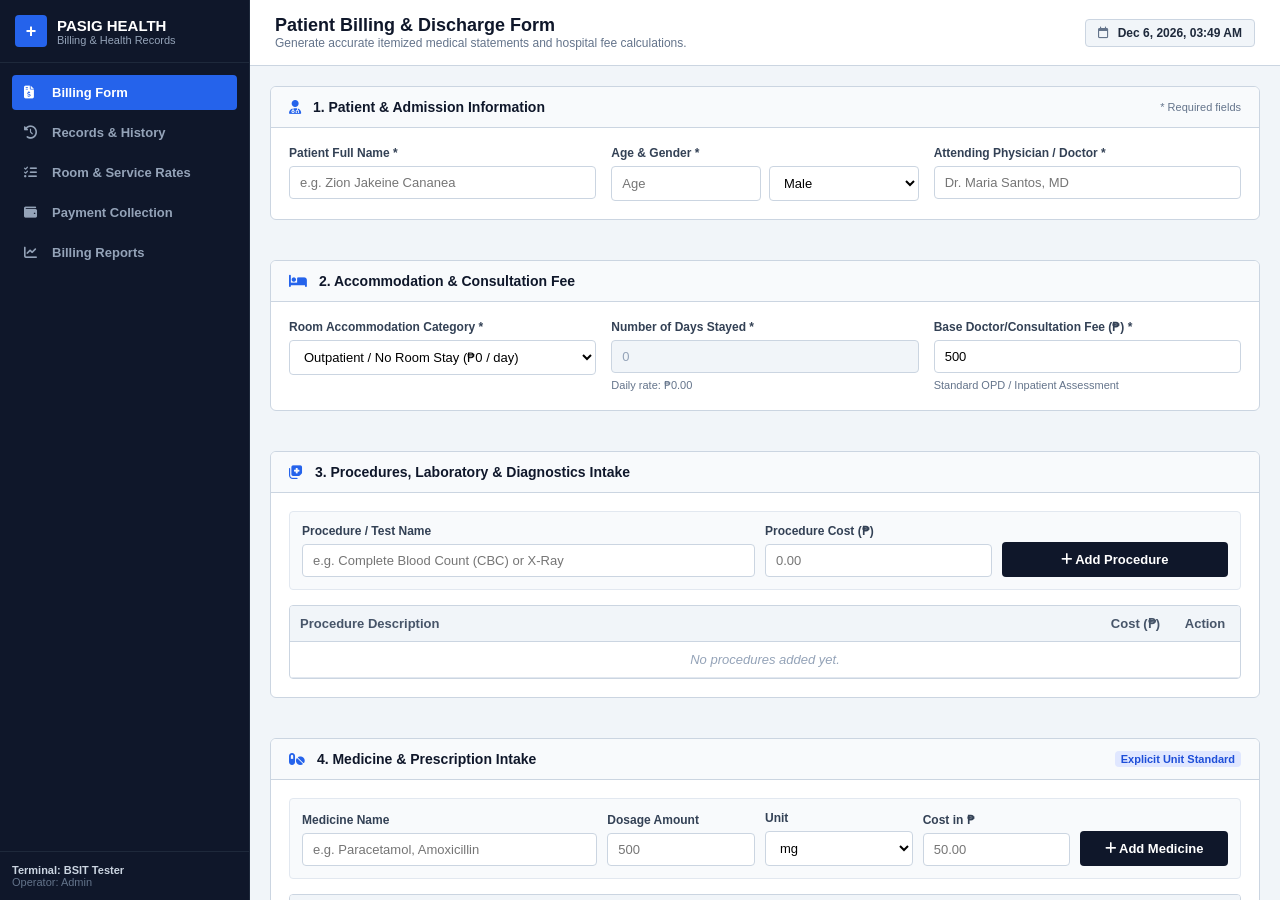
==== index.html @ 805225ff "Rename billing.html to index.html" ====
<!DOCTYPE html>
<html lang="en">
<head>
  <meta charset="UTF-8">
  <meta name="viewport" content="width=device-width, initial-scale=1.0">
  <title>PASIG HEALTH - Billing Form</title>
  <link rel="stylesheet" href="https://cdnjs.cloudflare.com/ajax/libs/font-awesome/6.4.0/css/all.min.css">
  <link rel="stylesheet" href="css/style.css">
</head>
<body>

  <div class="class1">
    <aside class="class2">
      <div class="class3">
        <div class="LogoBackground">+</div>
        <div>
          <h1 style="font-size: 15px; font-weight: bold; color: #fff;">PASIG HEALTH</h1>
          <p style="font-size: 11px; color: #94a3b8;">Billing & Health Records</p>
        </div>
      </div>

      <nav class="class5">
        <a href="billing.html" class="class6 class7">
          <i class="fa-solid fa-file-invoice-dollar" style="width: 18px;"></i>
          <span>Billing Form</span>
        </a>
        <a href="history.html" class="class6">
          <i class="fa-solid fa-clock-rotate-left" style="width: 18px;"></i>
          <span>Records & History</span>
        </a>
        <a href="rates.html" class="class6">
          <i class="fa-solid fa-list-check" style="width: 18px;"></i>
          <span>Room & Service Rates</span>
        </a>
        <a href="payments.html" class="class6">
          <i class="fa-solid fa-wallet" style="width: 18px;"></i>
          <span>Payment Collection</span>
        </a>
        <a href="reports.html" class="class6">
          <i class="fa-solid fa-chart-line" style="width: 18px;"></i>
          <span>Billing Reports</span>
        </a>
      </nav>

      <div style="padding: 12px; border-top: 1px solid #1e293b; font-size: 11px; color: #64748b;">
        <p style="color: #cbd5e1; font-weight: bold;">Terminal: BSIT Tester</p>
        <p>Operator: Admin</p>
      </div>
    </aside>

    <main class="class8">
      <header class="class9">
        <div>
          <h2 style="font-size: 18px; font-weight: bold; color: #0f172a;">Patient Billing & Discharge Form</h2>
          <p style="font-size: 12px; color: #64748b;">Generate accurate itemized medical statements and hospital fee calculations.</p>
        </div>
        <div style="font-size: 12px; background: #f1f5f9; border: 1px solid #cbd5e1; padding: 6px 12px; border-radius: 4px;">
          <i class="fa-regular fa-calendar" style="color: #64748b; margin-right: 5px;"></i>
          <span id="current-date-display" style="font-weight: bold;">--</span>
        </div>
      </header>

      <div class="class10">
        <form id="billingForm" onsubmit="handleFormSubmit(event)" style="display: flex; flex-direction: column; gap: 20px;">
          
          <!-- SECTION 1 -->
          <div class="class11">
            <div class="class12">
              <span><i class="fa-solid fa-user-doctor" style="color: #2563eb; margin-right: 8px;"></i> 1. Patient & Admission Information</span>
              <span style="font-size: 11px; color: #64748b; font-weight: normal;">* Required fields</span>
            </div>
            
            <div class="class13">
              <div class="class14">
                <label class="class15">Patient Full Name *</label>
                <input type="text" id="patientName" required placeholder="e.g. Zion Jakeine Cananea" class="class16">
              </div>

              <div class="class14">
                <label class="class15">Age & Gender *</label>
                <div style="display: flex; gap: 8px;">
                  <input type="number" id="patientAge" required min="0" max="130" placeholder="Age" class="class16">
                  <select id="patientGender" required class="class16">
                    <option value="Male">Male</option>
                    <option value="Female">Female</option>
                    <option value="Other">Other</option>
                  </select>
                </div>
              </div>

              <div class="class14">
                <label class="class15">Attending Physician / Doctor *</label>
                <input type="text" id="attendingPhysician" required placeholder="Dr. Maria Santos, MD" class="class16">
              </div>
            </div>
          </div>

          <!-- SECTION 2 -->
          <div class="class11">
            <div class="class12">
              <span><i class="fa-solid fa-bed" style="color: #2563eb; margin-right: 8px;"></i> 2. Accommodation & Consultation Fee</span>
            </div>

            <div class="class13">
              <div class="class14">
                <label class="class15">Room Accommodation Category *</label>
                <select id="roomCategory" onchange="handleRoomChange()" class="class16">
                  <option value="outpatient">Outpatient / No Room Stay (₱0 / day)</option>
                  <option value="ward">General Ward (₱1,000 / day)</option>
                  <option value="semi">Semi-Private Room (₱2,500 / day)</option>
                  <option value="private">Private Room (₱5,000 / day)</option>
                  <option value="icu">ICU - Intensive Care Unit (₱15,000 / day)</option>
                </select>
              </div>

              <div class="class14">
                <label class="class15">Number of Days Stayed *</label>
                <input type="number" id="daysStayed" value="0" min="0" disabled oninput="calculateTotals()" class="class16 class-disabled">
                <span id="roomRateNote" style="font-size: 11px; color: #64748b;">Daily rate: ₱0.00</span>
              </div>

              <div class="class14">
                <label class="class15">Base Doctor/Consultation Fee (₱) *</label>
                <input type="number" id="consultationFee" value="500" min="0" step="0.01" oninput="calculateTotals()" required class="class16">
                <span style="font-size: 11px; color: #64748b;">Standard OPD / Inpatient Assessment</span>
              </div>
            </div>
          </div>

          <!-- SECTION 3 -->
          <div class="class11">
            <div class="class12">
              <span><i class="fa-solid fa-notes-medical" style="color: #2563eb; margin-right: 8px;"></i> 3. Procedures, Laboratory & Diagnostics Intake</span>
            </div>

            <div class="class17">
              <div class="class18">
                <div class="class14" style="flex: 2;">
                  <label class="class15">Procedure / Test Name</label>
                  <input type="text" id="procName" placeholder="e.g. Complete Blood Count (CBC) or X-Ray" class="class16">
                </div>

                <div class="class14" style="flex: 1;">
                  <label class="class15">Procedure Cost (₱)</label>
                  <input type="number" id="procCost" placeholder="0.00" min="0" step="0.01" class="class16">
                </div>

                <div style="flex: 1;">
                  <button type="button" onclick="addProcedure()" class="class19">
                    <i class="fa-solid fa-plus"></i> Add Procedure
                  </button>
                </div>
              </div>

              <div style="border: 1px solid #cbd5e1; border-radius: 4px; overflow: hidden;">
                <table class="class20">
                  <thead>
                    <tr>
                      <th>Procedure Description</th>
                      <th style="text-align: right;">Cost (₱)</th>
                      <th style="text-align: center; width: 70px;">Action</th>
                    </tr>
                  </thead>
                  <tbody id="proceduresList">
                    <tr><td colspan="3" style="text-align: center; color: #94a3b8; font-style: italic;">No procedures added yet.</td></tr>
                  </tbody>
                </table>
              </div>
            </div>
          </div>

          <!-- SECTION 4 -->
          <div class="class11">
            <div class="class12">
              <span><i class="fa-solid fa-pills" style="color: #2563eb; margin-right: 8px;"></i> 4. Medicine & Prescription Intake</span>
              <span style="font-size: 11px; background: #e0e7ff; color: #1d4ed8; padding: 2px 6px; border-radius: 4px;">Explicit Unit Standard</span>
            </div>

            <div class="class17">
              <div class="class18">
                <div class="class14" style="flex: 2;">
                  <label class="class15">Medicine Name</label>
                  <input type="text" id="medName" placeholder="e.g. Paracetamol, Amoxicillin" class="class16">
                </div>

                <div class="class14" style="flex: 1;">
                  <label class="class15">Dosage Amount</label>
                  <input type="number" id="medDosage" placeholder="500" min="0" step="any" class="class16">
                </div>

                <div class="class14" style="flex: 1;">
                  <label class="class15">Unit</label>
                  <select id="medUnit" class="class16">
                    <option value="mg">mg</option>
                    <option value="ml">ml</option>
                    <option value="g">g</option>
                    <option value="mcg">mcg</option>
                    <option value="tablets">tablets</option>
                    <option value="capsules">capsules</option>
                    <option value="vials">vials</option>
                    <option value="ampoules">ampoules</option>
                  </select>
                </div>

                <div class="class14" style="flex: 1;">
                  <label class="class15">Cost in ₱</label>
                  <input type="number" id="medCost" placeholder="50.00" min="0" step="0.01" class="class16">
                </div>

                <div style="flex: 1;">
                  <button type="button" onclick="addMedicine()" class="class19">
                    <i class="fa-solid fa-plus"></i> Add Medicine
                  </button>
                </div>
              </div>

              <div style="border: 1px solid #cbd5e1; border-radius: 4px; overflow: hidden;">
                <table class="class20">
                  <thead>
                    <tr>
                      <th>Medicine Detail (Name - Dosage & Unit)</th>
                      <th style="text-align: right;">Total Price (₱)</th>
                      <th style="text-align: center; width: 70px;">Action</th>
                    </tr>
                  </thead>
                  <tbody id="medicinesList">
                    <tr><td colspan="3" style="text-align: center; color: #94a3b8; font-style: italic;">No medicines added yet.</td></tr>
                  </tbody>
                </table>
              </div>
            </div>
          </div>

          <!-- SECTION 5: TOTAL BREAKDOWN -->
          <div class="class11" style="padding: 18px;">
            <h3 style="font-size: 15px; font-weight: bold; border-bottom: 1px solid #e2e8f0; padding-bottom: 8px; margin-bottom: 15px;">Billing Calculation Summary</h3>

            <div class="class21">
              <div class="class22">
                <span style="font-size: 11px; color: #64748b; display: block;">Consultation Fee</span>
                <span id="summaryConsultation" style="font-weight: bold; font-size: 16px; color: #0f172a;">₱500.00</span>
              </div>
              <div class="class22">
                <span style="font-size: 11px; color: #64748b; display: block;">Room Total Fee</span>
                <span id="summaryRoom" style="font-weight: bold; font-size: 16px; color: #0f172a;">₱0.00</span>
              </div>
              <div class="class22">
                <span style="font-size: 11px; color: #64748b; display: block;">Procedures Total</span>
                <span id="summaryProcedures" style="font-weight: bold; font-size: 16px; color: #0f172a;">₱0.00</span>
              </div>
              <div class="class22">
                <span style="font-size: 11px; color: #64748b; display: block;">Medicines Total</span>
                <span id="summaryMedicines" style="font-weight: bold; font-size: 16px; color: #0f172a;">₱0.00</span>
              </div>
            </div>

            <div class="class23">
              <div style="display: flex; align-items: baseline; gap: 8px;">
                <span style="font-weight: bold; font-size: 14px; color: #475569;">Grand Total Amount Due:</span>
                <span id="summaryGrandTotal" style="font-size: 22px; font-weight: bold; color: #2563eb;">₱500.00</span>
              </div>

              <div style="display: flex; gap: 10px;">
                <button type="button" onclick="resetBillingForm()" class="class25">Reset Form</button>
                <button type="submit" class="class24"><i class="fa-solid fa-file-invoice"></i> Process Billing & Save Record</button>
              </div>
            </div>
          </div>

        </form>
      </div>
    </main>
  </div>

  <!-- INVOICE MODAL -->
  <div id="invoiceModal" class="class26 class28">
    <div class="class27">
      <div class="no-print" style="display: flex; justify-content: space-between; align-items: center; border-bottom: 1px solid #cbd5e1; padding-bottom: 12px; margin-bottom: 15px;">
        <h3 style="font-weight: bold; font-size: 15px;">Official Patient Invoice Statement</h3>
        <div style="display: flex; gap: 8px;">
          <button onclick="printInvoice()" class="class24" style="padding: 6px 12px;"><i class="fa-solid fa-print"></i> Print Invoice</button>
          <button onclick="closeInvoiceModal()" class="class25" style="padding: 6px 12px;">Close</button>
        </div>
      </div>

      <div id="printableInvoice" style="font-size: 12px; display: flex; flex-direction: column; gap: 15px;">
        <div style="display: flex; justify-content: space-between; border-bottom: 1px solid #cbd5e1; padding-bottom: 12px;">
          <div>
            <h2 style="font-size: 16px; font-weight: bold; color: #0f172a;">PASIG GENERAL HOSPITAL</h2>
            <p style="color: #64748b;">Medical Records & Financial Billing Department</p>
          </div>
          <div style="text-align: right;">
            <p id="inv-id" style="font-weight: bold; font-family: monospace; font-size: 14px;">INV-2026-0000</p>
            <p style="color: #64748b;">Date: <span id="inv-date">--</span></p>
          </div>
        </div>

        <div style="background: #f8fafc; padding: 10px; border-radius: 4px; border: 1px solid #e2e8f0; display: grid; grid-template-columns: 1fr 1fr; gap: 10px;">
          <div>
            <p style="color: #64748b;">Patient Name:</p>
            <p id="inv-patientName" style="font-weight: bold; font-size: 13px;">--</p>
            <p style="color: #64748b; margin-top: 4px;">Age / Gender: <span id="inv-patientInfo" style="color: #0f172a;">--</span></p>
          </div>
          <div>
            <p style="color: #64748b;">Attending Physician:</p>
            <p id="inv-physician" style="font-weight: bold; color: #0f172a;">--</p>
            <p style="color: #64748b; margin-top: 4px;">Accommodation: <span id="inv-roomCategory" style="color: #0f172a;">--</span></p>
          </div>
        </div>

        <div>
          <h4 style="font-weight: bold; border-bottom: 1px solid #cbd5e1; padding-bottom: 5px; margin-bottom: 8px;">Itemized Charges</h4>
          <table class="class20">
            <thead>
              <tr>
                <th>Item / Description</th>
                <th style="text-align: center;">Category</th>
                <th style="text-align: right;">Amount (₱)</th>
              </tr>
            </thead>
            <tbody id="inv-itemsTable"></tbody>
          </table>
        </div>

        <div style="display: flex; justify-content: flex-end; border-top: 1px solid #cbd5e1; padding-top: 10px;">
          <div style="width: 250px; display: flex; flex-direction: column; gap: 4px; text-align: right;">
            <div style="display: flex; justify-content: space-between; color: #64748b;"><span>Consultation Fee:</span><span id="inv-subConsultation">₱0.00</span></div>
            <div style="display: flex; justify-content: space-between; color: #64748b;"><span>Room Accommodation:</span><span id="inv-subRoom">₱0.00</span></div>
            <div style="display: flex; justify-content: space-between; color: #64748b;"><span>Procedures & Lab:</span><span id="inv-subProcedures">₱0.00</span></div>
            <div style="display: flex; justify-content: space-between; color: #64748b;"><span>Pharmacy & Medicines:</span><span id="inv-subMedicines">₱0.00</span></div>
            <div style="display: flex; justify-content: space-between; font-weight: bold; font-size: 15px; color: #0f172a; border-top: 1px solid #cbd5e1; padding-top: 6px; margin-top: 4px;">
              <span>Grand Total Due:</span>
              <span id="inv-grandTotal" style="color: #2563eb;">₱0.00</span>
            </div>
          </div>
        </div>
      </div>
    </div>
  </div>

  <script src="js/app.js"></script>
</body>
</html>
---- css/style.css ----
* {
  box-sizing: border-box;
  margin: 0;
  padding: 0;
}

body {
  font-family: Arial, Helvetica, sans-serif;
  background-color: #f1f5f9;
  color: #1e293b;
}

.class1 {
  display: flex;
  min-height: 100vh;
  flex-direction: row;
}

.class2 {
  width: 250px;
  background-color: #0f172a;
  color: #ffffff;
  display: flex;
  flex-direction: column;
  flex-shrink: 0;
  border-right: 1px solid #1e293b;
}

.class3 {
  padding: 15px;
  border-bottom: 1px solid #1e293b;
  display: flex;
  align-items: center;
  gap: 10px;
}

.LogoBackground {
  width: 32px;
  height: 32px;
  background-color: #2563eb;
  color: #ffffff;
  border-radius: 4px;
  display: flex;
  align-items: center;
  justify-content: center;
  font-weight: bold;
  font-size: 18px;
}

.class5 {
  flex: 1;
  padding: 12px;
  display: flex;
  flex-direction: column;
  gap: 5px;
}

.class6 {
  width: 100%;
  display: flex;
  align-items: center;
  gap: 10px;
  padding: 10px 12px;
  border: none;
  background: transparent;
  color: #94a3b8;
  font-size: 13px;
  font-weight: 600;
  cursor: pointer;
  border-radius: 4px;
  text-align: left;
  text-decoration: none;
}

.class6:hover {
  background-color: #1e293b;
  color: #ffffff;
}

.class7 {
  background-color: #2563eb !important;
  color: #ffffff !important;
}

.class8 {
  flex: 1;
  display: flex;
  flex-direction: column;
  min-width: 0;
  height: 100vh;
  overflow-y: auto;
}

.class9 {
  background-color: #ffffff;
  border-bottom: 1px solid #cbd5e1;
  padding: 15px 25px;
  display: flex;
  justify-content: space-between;
  align-items: center;
}

.class10 {
  padding: 20px;
  max-width: 1200px;
  width: 100%;
  margin: 0 auto;
}

.class11 {
  background-color: #ffffff;
  border: 1px solid #cbd5e1;
  border-radius: 6px;
  margin-bottom: 20px;
  overflow: hidden;
}

.class12 {
  background-color: #f8fafc;
  padding: 12px 18px;
  border-bottom: 1px solid #cbd5e1;
  display: flex;
  justify-content: space-between;
  align-items: center;
  font-weight: bold;
  font-size: 14px;
  color: #0f172a;
}

.class13 {
  padding: 18px;
  display: grid;
  grid-template-columns: repeat(3, 1fr);
  gap: 15px;
}

.class14 {
  display: flex;
  flex-direction: column;
  gap: 6px;
}

.class15 {
  font-size: 12px;
  font-weight: bold;
  color: #334155;
}

.class16 {
  width: 100%;
  padding: 8px 10px;
  border: 1px solid #cbd5e1;
  border-radius: 4px;
  font-size: 13px;
  outline: none;
  background-color: #ffffff;
}

.class16:focus {
  border-color: #2563eb;
}

.class17 {
  padding: 18px;
  display: flex;
  flex-direction: column;
  gap: 15px;
}

.class18 {
  display: flex;
  gap: 10px;
  background-color: #f8fafc;
  padding: 12px;
  border: 1px solid #e2e8f0;
  border-radius: 4px;
  align-items: flex-end;
}

.class19 {
  background-color: #0f172a;
  color: #ffffff;
  border: none;
  padding: 8px 14px;
  border-radius: 4px;
  font-size: 13px;
  cursor: pointer;
  font-weight: bold;
  width: 100%;
  height: 35px;
}

.class19:hover {
  background-color: #1e293b;
}

.class20 {
  width: 100%;
  border-collapse: collapse;
  font-size: 13px;
  text-align: left;
}

.class20 th {
  background-color: #f1f5f9;
  padding: 10px;
  border-bottom: 1px solid #cbd5e1;
  color: #475569;
  font-weight: bold;
}

.class20 td {
  padding: 10px;
  border-bottom: 1px solid #e2e8f0;
}

.class21 {
  display: grid;
  grid-template-columns: repeat(4, 1fr);
  gap: 15px;
  margin-bottom: 15px;
}

.class22 {
  background-color: #f8fafc;
  padding: 12px;
  border: 1px solid #e2e8f0;
  border-radius: 4px;
}

.class23 {
  display: flex;
  justify-content: space-between;
  align-items: center;
  border-top: 1px solid #e2e8f0;
  padding-top: 15px;
}

.class24 {
  background-color: #2563eb;
  color: #ffffff;
  border: none;
  padding: 9px 18px;
  border-radius: 4px;
  font-size: 13px;
  font-weight: bold;
  cursor: pointer;
}

.class25 {
  background-color: #ffffff;
  border: 1px solid #cbd5e1;
  color: #334155;
  padding: 9px 18px;
  border-radius: 4px;
  font-size: 13px;
  cursor: pointer;
}

.class26 {
  position: fixed;
  top: 0;
  left: 0;
  width: 100%;
  height: 100%;
  background-color: rgba(15, 23, 42, 0.6);
  display: flex;
  align-items: center;
  justify-content: center;
  z-index: 999;
}

.class27 {
  background-color: #ffffff;
  border-radius: 8px;
  width: 100%;
  max-width: 650px;
  max-height: 90vh;
  overflow-y: auto;
  border: 1px solid #cbd5e1;
  padding: 25px;
}

.class28 {
  display: none !important;
}

.class-disabled {
  background-color: #f1f5f9;
  color: #94a3b8;
}

.wip-badge {
  background-color: #fef3c7;
  color: #b45309;
  font-size: 11px;
  font-weight: bold;
  padding: 3px 8px;
  border-radius: 4px;
  border: 1px solid #fde68a;
}

@media (max-width: 768px) {
  .class1 { flex-direction: column; }
  .class2 { width: 100%; }
  .class13, .class21 { grid-template-columns: 1fr; }
  .class18 { flex-direction: column; align-items: stretch; }
}

@media print {
  body * { visibility: hidden; }
  #printableInvoice, #printableInvoice * { visibility: visible; }
  #printableInvoice {
    position: absolute;
    left: 0;
    top: 0;
    width: 100%;
    padding: 20px;
  }
  .no-print { display: none !important; }
}
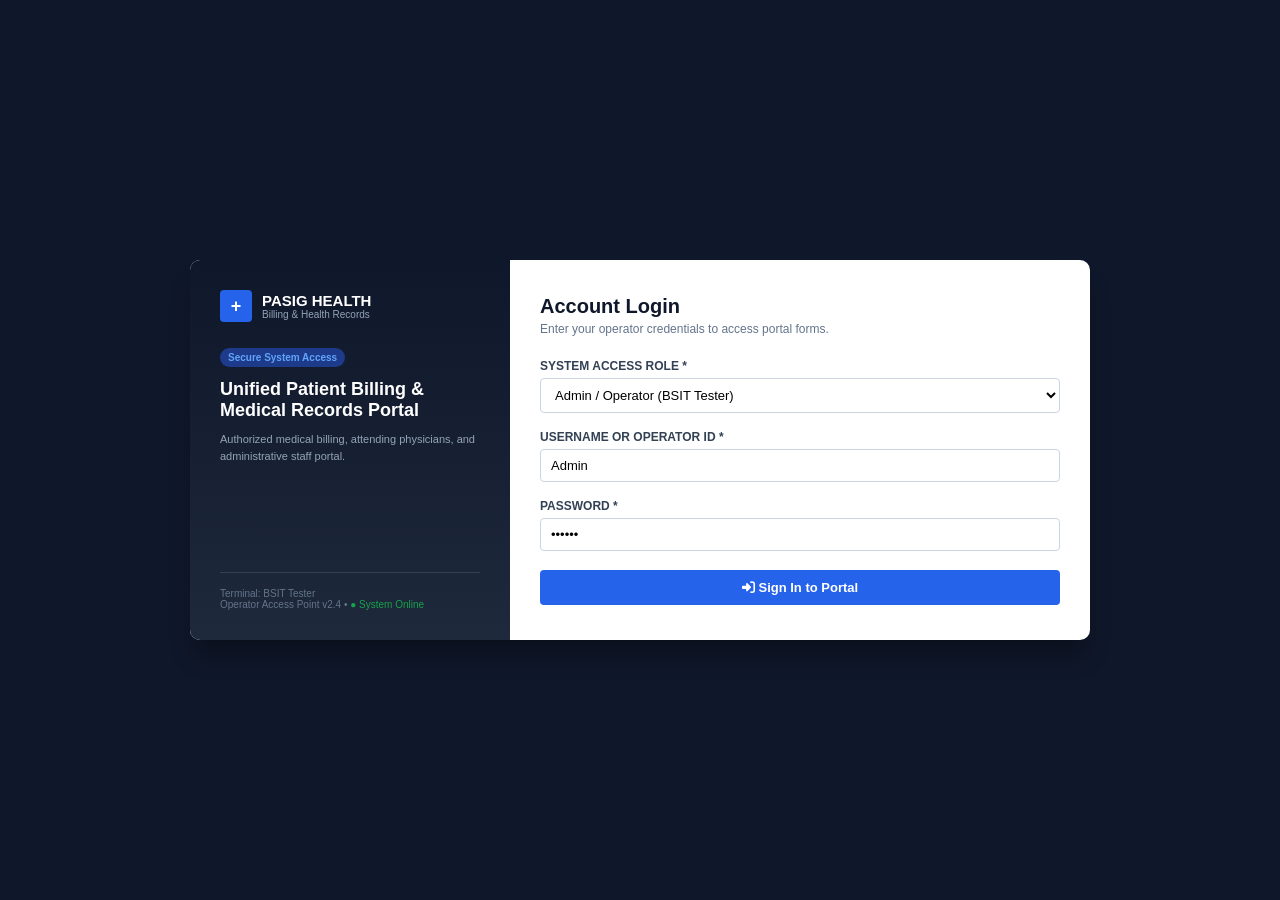
==== commit 6026f767: "Change redirect from billing to login page" ====
--- a/index.html
+++ b/index.html
@@ -1,343 +1,14 @@
-<!DOCTYPE html>
-<html lang="en">
-<head>
-  <meta charset="UTF-8">
-  <meta name="viewport" content="width=device-width, initial-scale=1.0">
-  <title>PASIG HEALTH - Billing Form</title>
-  <link rel="stylesheet" href="https://cdnjs.cloudflare.com/ajax/libs/font-awesome/6.4.0/css/all.min.css">
-  <link rel="stylesheet" href="css/style.css">
-</head>
-<body>
-
-  <div class="class1">
-    <aside class="class2">
-      <div class="class3">
-        <div class="LogoBackground">+</div>
-        <div>
-          <h1 style="font-size: 15px; font-weight: bold; color: #fff;">PASIG HEALTH</h1>
-          <p style="font-size: 11px; color: #94a3b8;">Billing & Health Records</p>
-        </div>
-      </div>
-
-      <nav class="class5">
-        <a href="billing.html" class="class6 class7">
-          <i class="fa-solid fa-file-invoice-dollar" style="width: 18px;"></i>
-          <span>Billing Form</span>
-        </a>
-        <a href="history.html" class="class6">
-          <i class="fa-solid fa-clock-rotate-left" style="width: 18px;"></i>
-          <span>Records & History</span>
-        </a>
-        <a href="rates.html" class="class6">
-          <i class="fa-solid fa-list-check" style="width: 18px;"></i>
-          <span>Room & Service Rates</span>
-        </a>
-        <a href="payments.html" class="class6">
-          <i class="fa-solid fa-wallet" style="width: 18px;"></i>
-          <span>Payment Collection</span>
-        </a>
-        <a href="reports.html" class="class6">
-          <i class="fa-solid fa-chart-line" style="width: 18px;"></i>
-          <span>Billing Reports</span>
-        </a>
-      </nav>
-
-      <div style="padding: 12px; border-top: 1px solid #1e293b; font-size: 11px; color: #64748b;">
-        <p style="color: #cbd5e1; font-weight: bold;">Terminal: BSIT Tester</p>
-        <p>Operator: Admin</p>
-      </div>
-    </aside>
-
-    <main class="class8">
-      <header class="class9">
-        <div>
-          <h2 style="font-size: 18px; font-weight: bold; color: #0f172a;">Patient Billing & Discharge Form</h2>
-          <p style="font-size: 12px; color: #64748b;">Generate accurate itemized medical statements and hospital fee calculations.</p>
-        </div>
-        <div style="font-size: 12px; background: #f1f5f9; border: 1px solid #cbd5e1; padding: 6px 12px; border-radius: 4px;">
-          <i class="fa-regular fa-calendar" style="color: #64748b; margin-right: 5px;"></i>
-          <span id="current-date-display" style="font-weight: bold;">--</span>
-        </div>
-      </header>
-
-      <div class="class10">
-        <form id="billingForm" onsubmit="handleFormSubmit(event)" style="display: flex; flex-direction: column; gap: 20px;">
-          
-          <!-- SECTION 1 -->
-          <div class="class11">
-            <div class="class12">
-              <span><i class="fa-solid fa-user-doctor" style="color: #2563eb; margin-right: 8px;"></i> 1. Patient & Admission Information</span>
-              <span style="font-size: 11px; color: #64748b; font-weight: normal;">* Required fields</span>
-            </div>
-            
-            <div class="class13">
-              <div class="class14">
-                <label class="class15">Patient Full Name *</label>
-                <input type="text" id="patientName" required placeholder="e.g. Zion Jakeine Cananea" class="class16">
-              </div>
-
-              <div class="class14">
-                <label class="class15">Age & Gender *</label>
-                <div style="display: flex; gap: 8px;">
-                  <input type="number" id="patientAge" required min="0" max="130" placeholder="Age" class="class16">
-                  <select id="patientGender" required class="class16">
-                    <option value="Male">Male</option>
-                    <option value="Female">Female</option>
-                    <option value="Other">Other</option>
-                  </select>
-                </div>
-              </div>
-
-              <div class="class14">
-                <label class="class15">Attending Physician / Doctor *</label>
-                <input type="text" id="attendingPhysician" required placeholder="Dr. Maria Santos, MD" class="class16">
-              </div>
-            </div>
-          </div>
-
-          <!-- SECTION 2 -->
-          <div class="class11">
-            <div class="class12">
-              <span><i class="fa-solid fa-bed" style="color: #2563eb; margin-right: 8px;"></i> 2. Accommodation & Consultation Fee</span>
-            </div>
-
-            <div class="class13">
-              <div class="class14">
-                <label class="class15">Room Accommodation Category *</label>
-                <select id="roomCategory" onchange="handleRoomChange()" class="class16">
-                  <option value="outpatient">Outpatient / No Room Stay (₱0 / day)</option>
-                  <option value="ward">General Ward (₱1,000 / day)</option>
-                  <option value="semi">Semi-Private Room (₱2,500 / day)</option>
-                  <option value="private">Private Room (₱5,000 / day)</option>
-                  <option value="icu">ICU - Intensive Care Unit (₱15,000 / day)</option>
-                </select>
-              </div>
-
-              <div class="class14">
-                <label class="class15">Number of Days Stayed *</label>
-                <input type="number" id="daysStayed" value="0" min="0" disabled oninput="calculateTotals()" class="class16 class-disabled">
-                <span id="roomRateNote" style="font-size: 11px; color: #64748b;">Daily rate: ₱0.00</span>
-              </div>
-
-              <div class="class14">
-                <label class="class15">Base Doctor/Consultation Fee (₱) *</label>
-                <input type="number" id="consultationFee" value="500" min="0" step="0.01" oninput="calculateTotals()" required class="class16">
-                <span style="font-size: 11px; color: #64748b;">Standard OPD / Inpatient Assessment</span>
-              </div>
-            </div>
-          </div>
-
-          <!-- SECTION 3 -->
-          <div class="class11">
-            <div class="class12">
-              <span><i class="fa-solid fa-notes-medical" style="color: #2563eb; margin-right: 8px;"></i> 3. Procedures, Laboratory & Diagnostics Intake</span>
-            </div>
-
-            <div class="class17">
-              <div class="class18">
-                <div class="class14" style="flex: 2;">
-                  <label class="class15">Procedure / Test Name</label>
-                  <input type="text" id="procName" placeholder="e.g. Complete Blood Count (CBC) or X-Ray" class="class16">
-                </div>
-
-                <div class="class14" style="flex: 1;">
-                  <label class="class15">Procedure Cost (₱)</label>
-                  <input type="number" id="procCost" placeholder="0.00" min="0" step="0.01" class="class16">
-                </div>
-
-                <div style="flex: 1;">
-                  <button type="button" onclick="addProcedure()" class="class19">
-                    <i class="fa-solid fa-plus"></i> Add Procedure
-                  </button>
-                </div>
-              </div>
-
-              <div style="border: 1px solid #cbd5e1; border-radius: 4px; overflow: hidden;">
-                <table class="class20">
-                  <thead>
-                    <tr>
-                      <th>Procedure Description</th>
-                      <th style="text-align: right;">Cost (₱)</th>
-                      <th style="text-align: center; width: 70px;">Action</th>
-                    </tr>
-                  </thead>
-                  <tbody id="proceduresList">
-                    <tr><td colspan="3" style="text-align: center; color: #94a3b8; font-style: italic;">No procedures added yet.</td></tr>
-                  </tbody>
-                </table>
-              </div>
-            </div>
-          </div>
-
-          <!-- SECTION 4 -->
-          <div class="class11">
-            <div class="class12">
-              <span><i class="fa-solid fa-pills" style="color: #2563eb; margin-right: 8px;"></i> 4. Medicine & Prescription Intake</span>
-              <span style="font-size: 11px; background: #e0e7ff; color: #1d4ed8; padding: 2px 6px; border-radius: 4px;">Explicit Unit Standard</span>
-            </div>
-
-            <div class="class17">
-              <div class="class18">
-                <div class="class14" style="flex: 2;">
-                  <label class="class15">Medicine Name</label>
-                  <input type="text" id="medName" placeholder="e.g. Paracetamol, Amoxicillin" class="class16">
-                </div>
-
-                <div class="class14" style="flex: 1;">
-                  <label class="class15">Dosage Amount</label>
-                  <input type="number" id="medDosage" placeholder="500" min="0" step="any" class="class16">
-                </div>
-
-                <div class="class14" style="flex: 1;">
-                  <label class="class15">Unit</label>
-                  <select id="medUnit" class="class16">
-                    <option value="mg">mg</option>
-                    <option value="ml">ml</option>
-                    <option value="g">g</option>
-                    <option value="mcg">mcg</option>
-                    <option value="tablets">tablets</option>
-                    <option value="capsules">capsules</option>
-                    <option value="vials">vials</option>
-                    <option value="ampoules">ampoules</option>
-                  </select>
-                </div>
-
-                <div class="class14" style="flex: 1;">
-                  <label class="class15">Cost in ₱</label>
-                  <input type="number" id="medCost" placeholder="50.00" min="0" step="0.01" class="class16">
-                </div>
-
-                <div style="flex: 1;">
-                  <button type="button" onclick="addMedicine()" class="class19">
-                    <i class="fa-solid fa-plus"></i> Add Medicine
-                  </button>
-                </div>
-              </div>
-
-              <div style="border: 1px solid #cbd5e1; border-radius: 4px; overflow: hidden;">
-                <table class="class20">
-                  <thead>
-                    <tr>
-                      <th>Medicine Detail (Name - Dosage & Unit)</th>
-                      <th style="text-align: right;">Total Price (₱)</th>
-                      <th style="text-align: center; width: 70px;">Action</th>
-                    </tr>
-                  </thead>
-                  <tbody id="medicinesList">
-                    <tr><td colspan="3" style="text-align: center; color: #94a3b8; font-style: italic;">No medicines added yet.</td></tr>
-                  </tbody>
-                </table>
-              </div>
-            </div>
-          </div>
-
-          <!-- SECTION 5: TOTAL BREAKDOWN -->
-          <div class="class11" style="padding: 18px;">
-            <h3 style="font-size: 15px; font-weight: bold; border-bottom: 1px solid #e2e8f0; padding-bottom: 8px; margin-bottom: 15px;">Billing Calculation Summary</h3>
-
-            <div class="class21">
-              <div class="class22">
-                <span style="font-size: 11px; color: #64748b; display: block;">Consultation Fee</span>
-                <span id="summaryConsultation" style="font-weight: bold; font-size: 16px; color: #0f172a;">₱500.00</span>
-              </div>
-              <div class="class22">
-                <span style="font-size: 11px; color: #64748b; display: block;">Room Total Fee</span>
-                <span id="summaryRoom" style="font-weight: bold; font-size: 16px; color: #0f172a;">₱0.00</span>
-              </div>
-              <div class="class22">
-                <span style="font-size: 11px; color: #64748b; display: block;">Procedures Total</span>
-                <span id="summaryProcedures" style="font-weight: bold; font-size: 16px; color: #0f172a;">₱0.00</span>
-              </div>
-              <div class="class22">
-                <span style="font-size: 11px; color: #64748b; display: block;">Medicines Total</span>
-                <span id="summaryMedicines" style="font-weight: bold; font-size: 16px; color: #0f172a;">₱0.00</span>
-              </div>
-            </div>
-
-            <div class="class23">
-              <div style="display: flex; align-items: baseline; gap: 8px;">
-                <span style="font-weight: bold; font-size: 14px; color: #475569;">Grand Total Amount Due:</span>
-                <span id="summaryGrandTotal" style="font-size: 22px; font-weight: bold; color: #2563eb;">₱500.00</span>
-              </div>
-
-              <div style="display: flex; gap: 10px;">
-                <button type="button" onclick="resetBillingForm()" class="class25">Reset Form</button>
-                <button type="submit" class="class24"><i class="fa-solid fa-file-invoice"></i> Process Billing & Save Record</button>
-              </div>
-            </div>
-          </div>
-
-        </form>
-      </div>
-    </main>
-  </div>
-
-  <!-- INVOICE MODAL -->
-  <div id="invoiceModal" class="class26 class28">
-    <div class="class27">
-      <div class="no-print" style="display: flex; justify-content: space-between; align-items: center; border-bottom: 1px solid #cbd5e1; padding-bottom: 12px; margin-bottom: 15px;">
-        <h3 style="font-weight: bold; font-size: 15px;">Official Patient Invoice Statement</h3>
-        <div style="display: flex; gap: 8px;">
-          <button onclick="printInvoice()" class="class24" style="padding: 6px 12px;"><i class="fa-solid fa-print"></i> Print Invoice</button>
-          <button onclick="closeInvoiceModal()" class="class25" style="padding: 6px 12px;">Close</button>
-        </div>
-      </div>
-
-      <div id="printableInvoice" style="font-size: 12px; display: flex; flex-direction: column; gap: 15px;">
-        <div style="display: flex; justify-content: space-between; border-bottom: 1px solid #cbd5e1; padding-bottom: 12px;">
-          <div>
-            <h2 style="font-size: 16px; font-weight: bold; color: #0f172a;">PASIG GENERAL HOSPITAL</h2>
-            <p style="color: #64748b;">Medical Records & Financial Billing Department</p>
-          </div>
-          <div style="text-align: right;">
-            <p id="inv-id" style="font-weight: bold; font-family: monospace; font-size: 14px;">INV-2026-0000</p>
-            <p style="color: #64748b;">Date: <span id="inv-date">--</span></p>
-          </div>
-        </div>
-
-        <div style="background: #f8fafc; padding: 10px; border-radius: 4px; border: 1px solid #e2e8f0; display: grid; grid-template-columns: 1fr 1fr; gap: 10px;">
-          <div>
-            <p style="color: #64748b;">Patient Name:</p>
-            <p id="inv-patientName" style="font-weight: bold; font-size: 13px;">--</p>
-            <p style="color: #64748b; margin-top: 4px;">Age / Gender: <span id="inv-patientInfo" style="color: #0f172a;">--</span></p>
-          </div>
-          <div>
-            <p style="color: #64748b;">Attending Physician:</p>
-            <p id="inv-physician" style="font-weight: bold; color: #0f172a;">--</p>
-            <p style="color: #64748b; margin-top: 4px;">Accommodation: <span id="inv-roomCategory" style="color: #0f172a;">--</span></p>
-          </div>
-        </div>
-
-        <div>
-          <h4 style="font-weight: bold; border-bottom: 1px solid #cbd5e1; padding-bottom: 5px; margin-bottom: 8px;">Itemized Charges</h4>
-          <table class="class20">
-            <thead>
-              <tr>
-                <th>Item / Description</th>
-                <th style="text-align: center;">Category</th>
-                <th style="text-align: right;">Amount (₱)</th>
-              </tr>
-            </thead>
-            <tbody id="inv-itemsTable"></tbody>
-          </table>
-        </div>
-
-        <div style="display: flex; justify-content: flex-end; border-top: 1px solid #cbd5e1; padding-top: 10px;">
-          <div style="width: 250px; display: flex; flex-direction: column; gap: 4px; text-align: right;">
-            <div style="display: flex; justify-content: space-between; color: #64748b;"><span>Consultation Fee:</span><span id="inv-subConsultation">₱0.00</span></div>
-            <div style="display: flex; justify-content: space-between; color: #64748b;"><span>Room Accommodation:</span><span id="inv-subRoom">₱0.00</span></div>
-            <div style="display: flex; justify-content: space-between; color: #64748b;"><span>Procedures & Lab:</span><span id="inv-subProcedures">₱0.00</span></div>
-            <div style="display: flex; justify-content: space-between; color: #64748b;"><span>Pharmacy & Medicines:</span><span id="inv-subMedicines">₱0.00</span></div>
-            <div style="display: flex; justify-content: space-between; font-weight: bold; font-size: 15px; color: #0f172a; border-top: 1px solid #cbd5e1; padding-top: 6px; margin-top: 4px;">
-              <span>Grand Total Due:</span>
-              <span id="inv-grandTotal" style="color: #2563eb;">₱0.00</span>
-            </div>
-          </div>
-        </div>
-      </div>
-    </div>
-  </div>
-
-  <script src="js/app.js"></script>
-</body>
-</html>
+<!DOCTYPE html>
+<html lang="en">
+<head>
+  <meta charset="UTF-8">
+  <meta http-equiv="refresh" content="0; url=login.html">
+  <title>Redirecting...</title>
+  <script>
+    window.location.href = "login.html";
+  </script>
+</head>
+<body>
+  <p>Redirecting to <a href="login.html">Log In</a>...</p>
+</body>
+</html>
